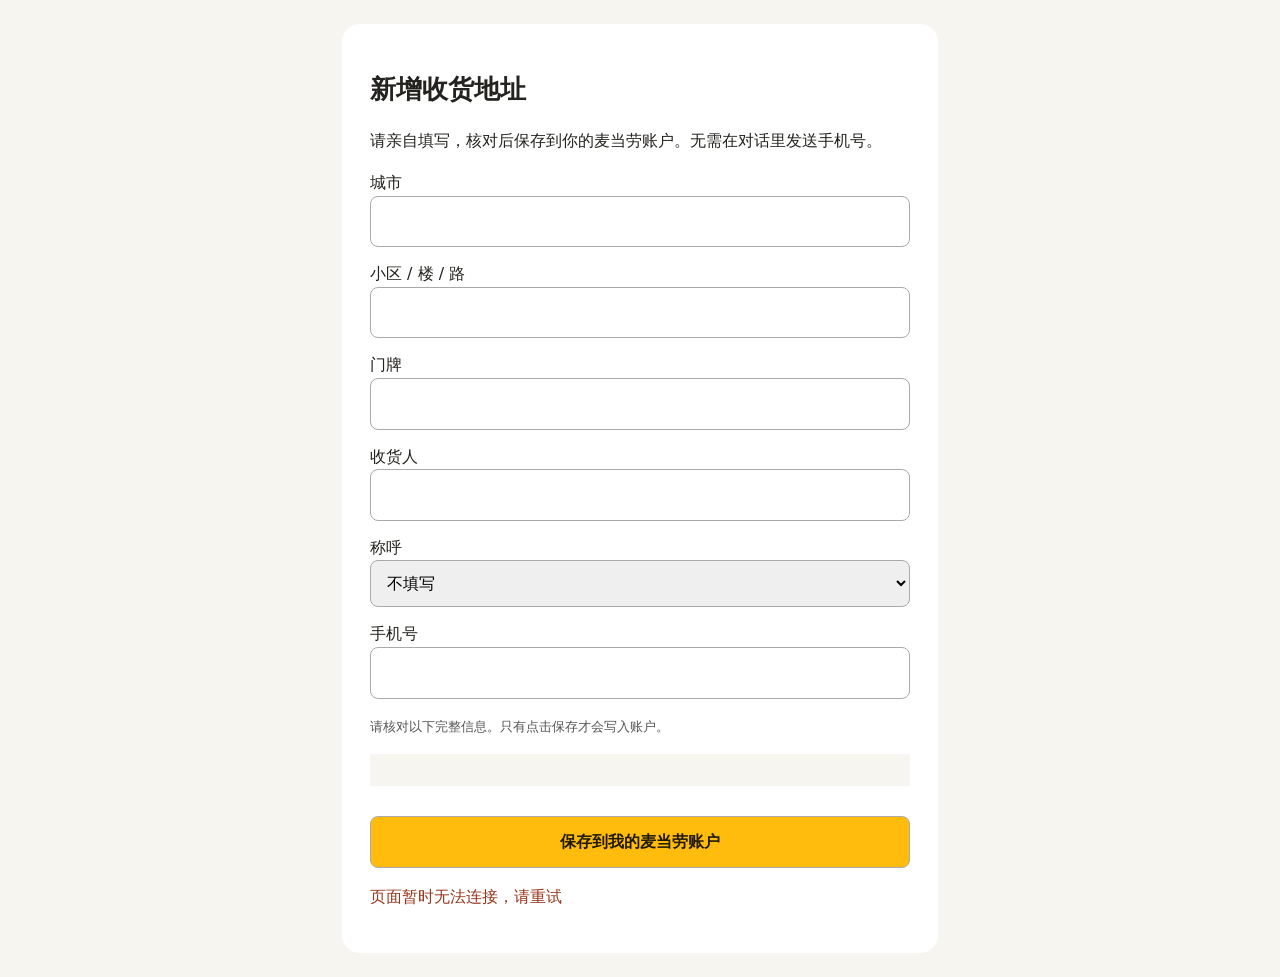
==== web/address.html @ aa2c5ae6 "Release 0.9.4: delivery to a new address - the user adds it on a local page and their own click save" ====
﻿<!doctype html>
<html lang="zh-CN"><meta charset="utf-8"><meta name="viewport" content="width=device-width,initial-scale=1"><title>新增收货地址</title>
<style>body{font:16px/1.6 system-ui;background:#f7f5ef;color:#24231f;margin:0;padding:24px}main{max-width:540px;margin:auto;background:white;padding:28px;border-radius:18px}h1{font-size:26px}label{display:block;margin:14px 0}input,select,button{box-sizing:border-box;width:100%;padding:12px;font:inherit;border:1px solid #aaa;border-radius:8px}button{background:#ffbc0d;color:#221b00;font-weight:bold;margin-top:14px;cursor:pointer}pre{white-space:pre-wrap;background:#f7f5ef;padding:16px}#message{color:#97361c}small{color:#555}</style>
<main><h1>新增收货地址</h1><p>请亲自填写，核对后保存到你的麦当劳账户。无需在对话里发送手机号。</p>
<form id="form">
<label>城市<input name="city" maxlength="80" required autocomplete="address-level2"></label>
<label>小区 / 楼 / 路<input name="address" maxlength="200" required autocomplete="street-address"></label>
<label>门牌<input name="addressDetail" maxlength="100" required></label>
<label>收货人<input name="contactName" maxlength="40" required autocomplete="name"></label>
<label>称呼<select name="gender"><option value="">不填写</option><option>先生</option><option>女士</option></select></label>
<label>手机号<input name="phone" type="tel" inputmode="numeric" maxlength="11" pattern="1[0-9]{10}" required autocomplete="tel"></label>
<small>请核对以下完整信息。只有点击保存才会写入账户。</small><pre id="review"></pre>
<button id="save">保存到我的麦当劳账户</button></form><p id="message" role="status" aria-live="polite"></p></main>
<script>
const form=document.querySelector('#form'), review=document.querySelector('#review'), message=document.querySelector('#message'), button=document.querySelector('#save');
const labels={city:'城市',address:'小区 / 楼 / 路',addressDetail:'门牌',contactName:'收货人',gender:'称呼',phone:'手机号'};
function show(){review.textContent=Object.entries(Object.fromEntries(new FormData(form))).map(([k,v])=>labels[k]+'：'+v.trim()).join('\n')}
form.addEventListener('input',show);
function state(data){if(data.state==='saved'){form.hidden=true;message.textContent='已保存，回到对话继续';return true}if(data.state!=='pending'){form.hidden=true;message.textContent=data.error||'链接已失效或正在保存，请回到对话查看。';return true}return false}
fetch(location.pathname+'/state',{cache:'no-store'}).then(r=>r.json()).then(data=>{if(state(data))return;for(const [k,v] of Object.entries(data.prefill||{}))form.elements[k].value=v;show()}).catch(()=>{message.textContent='页面暂时无法连接，请重试'});
form.addEventListener('submit',async event=>{event.preventDefault();button.disabled=true;message.textContent='正在保存…';try{const response=await fetch(location.pathname,{method:'POST',headers:{'Content-Type':'application/json'},body:JSON.stringify(Object.fromEntries(new FormData(form)))});const data=await response.json();if(!response.ok){message.textContent=data.error||'保存失败，请重试';button.disabled=false;return}state(data)}catch{message.textContent='连接中断，请回到对话核实，勿重复保存'}});
</script></html>
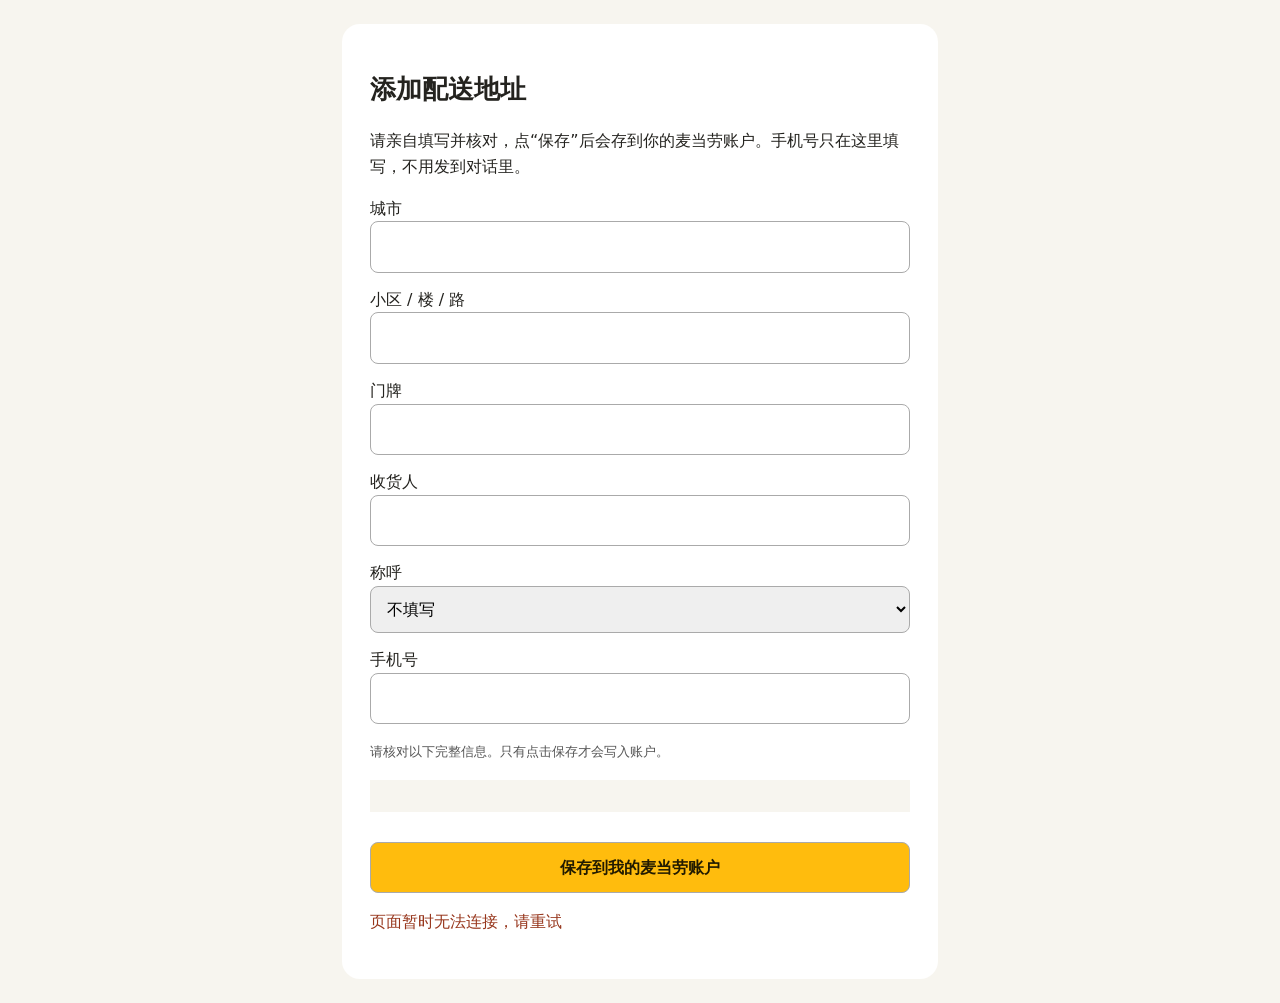
==== commit cb826cc0: "Release 0.9.5: breakfast card offered honestly (this order costs more, later orders save, pays back " ====
--- a/web/address.html
+++ b/web/address.html
@@ -1,7 +1,7 @@
 ﻿<!doctype html>
 <html lang="zh-CN"><meta charset="utf-8"><meta name="viewport" content="width=device-width,initial-scale=1"><title>新增收货地址</title>
 <style>body{font:16px/1.6 system-ui;background:#f7f5ef;color:#24231f;margin:0;padding:24px}main{max-width:540px;margin:auto;background:white;padding:28px;border-radius:18px}h1{font-size:26px}label{display:block;margin:14px 0}input,select,button{box-sizing:border-box;width:100%;padding:12px;font:inherit;border:1px solid #aaa;border-radius:8px}button{background:#ffbc0d;color:#221b00;font-weight:bold;margin-top:14px;cursor:pointer}pre{white-space:pre-wrap;background:#f7f5ef;padding:16px}#message{color:#97361c}small{color:#555}</style>
-<main><h1>新增收货地址</h1><p>请亲自填写，核对后保存到你的麦当劳账户。无需在对话里发送手机号。</p>
+<main><h1>添加配送地址</h1><p>请亲自填写并核对，点“保存”后会存到你的麦当劳账户。手机号只在这里填写，不用发到对话里。</p>
 <form id="form">
 <label>城市<input name="city" maxlength="80" required autocomplete="address-level2"></label>
 <label>小区 / 楼 / 路<input name="address" maxlength="200" required autocomplete="street-address"></label>
